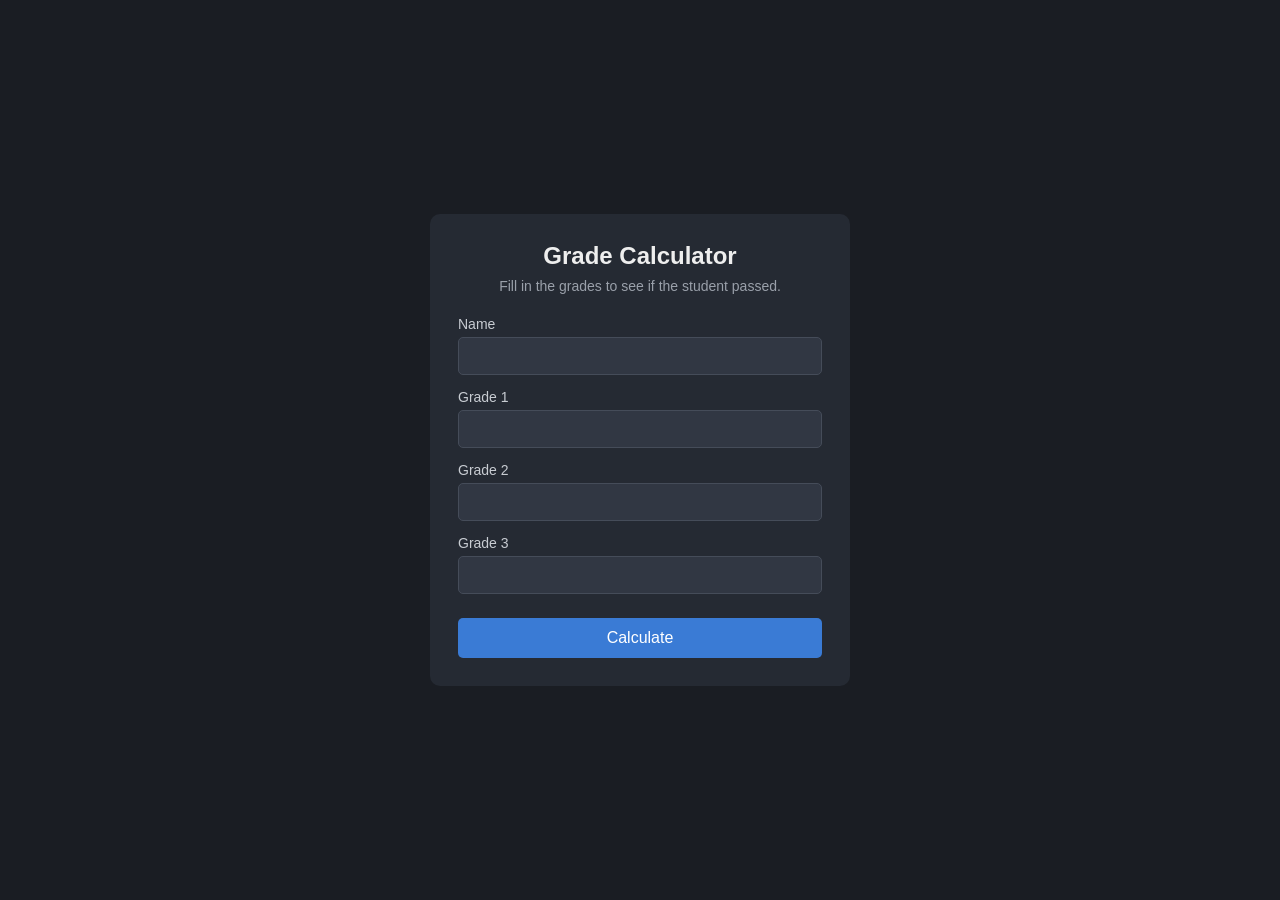
==== index.html @ fb9516bd "First deploy" ====
<!DOCTYPE html>
<html lang="en">
<head>
    <meta charset="UTF-8">
    <meta name="viewport" content="width=device-width, initial-scale=1.0">
    <title>Grade Calculator</title>
    <link rel="stylesheet" href="style.css">
</head>
<body>
    <div class="container">
        <h1>Grade Calculator</h1>
        <p class="subtitle">Fill in the grades to see if the student passed.</p>

        <div class="form-group">
            <label for="studentName">Name</label>
            <input type="text" id="studentName">
        </div>

        <div class="form-group">
            <label for="grade1">Grade 1</label>
            <input type="number" id="grade1" step="0.1" min="0" max="10">
        </div>

        <div class="form-group">
            <label for="grade2">Grade 2</label>
            <input type="number" id="grade2" step="0.1" min="0" max="10">
        </div>

        <div class="form-group">
            <label for="grade3">Grade 3</label>
            <input type="number" id="grade3" step="0.1" min="0" max="10">
        </div>

        <button onclick="calculateAverage()">Calculate</button>

        <div id="resultCard" class="result-card hidden">
            <h2 id="resultName"></h2>
            <p class="result-info">Average: <span id="resultAverage"></span></p>
            <div id="statusBadge" class="badge"></div>
        </div>
    </div>
    <script src="script.js"></script>
</body>
</html>
---- style.css ----
* {
    margin: 0;
    padding: 0;
    box-sizing: border-box;
}

body {
    font-family: Arial, sans-serif;
    background-color: #1a1d23;
    color: #eee;
    display: flex;
    justify-content: center;
    align-items: center;
    min-height: 100vh;
    padding: 20px;
}

.container {
    background-color: #252a33;
    padding: 28px;
    border-radius: 10px;
    width: 100%;
    max-width: 420px;
}

h1 {
    font-size: 24px;
    margin-bottom: 8px;
    text-align: center;
}

.subtitle {
    color: #9aa0aa;
    font-size: 14px;
    text-align: center;
    margin-bottom: 22px;
}

.form-group {
    margin-bottom: 14px;
}

label {
    display: block;
    margin-bottom: 5px;
    font-size: 14px;
    color: #c8ccd2;
}

input {
    width: 100%;
    padding: 9px;
    background-color: #313743;
    border: 1px solid #454c59;
    border-radius: 5px;
    color: #fff;
    font-size: 16px;
}

input:focus {
    outline: none;
    border-color: #4a90d9;
}

button {
    width: 100%;
    padding: 11px;
    background-color: #3a7bd5;
    border: none;
    border-radius: 5px;
    color: #fff;
    font-size: 16px;
    cursor: pointer;
    margin-top: 10px;
}

button:hover {
    background-color: #2f66b3;
}

.result-card {
    margin-top: 22px;
    padding: 18px;
    background-color: #313743;
    border-radius: 6px;
    text-align: center;
    border-left: 5px solid #666;
}

.result-card.hidden {
    display: none;
}

.result-info {
    font-size: 18px;
    margin: 8px 0;
}

#resultAverage {
    font-weight: bold;
}

.badge {
    display: inline-block;
    padding: 5px 14px;
    border-radius: 15px;
    font-size: 14px;
    margin-top: 8px;
}

.approved-card { border-left-color: #3cb371; }
.approved-badge { background-color: #2e8b57; color: #fff; }

.remedial-card { border-left-color: #e0b030; }
.remedial-badge { background-color: #b8901f; color: #fff; }

.failed-card { border-left-color: #e05555; }
.failed-badge { background-color: #c43d3d; color: #fff; }
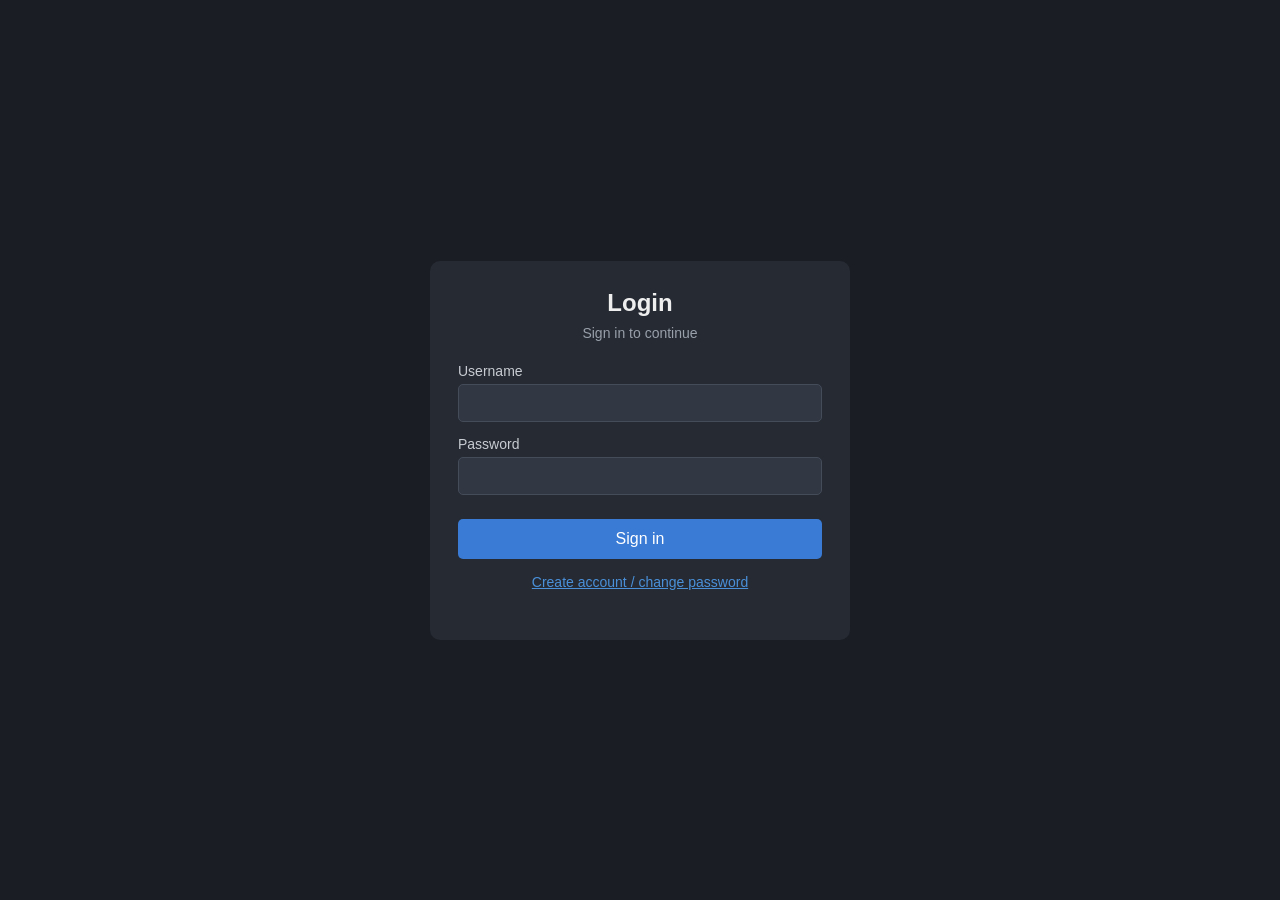
==== commit ec991b19: "Renomeia index.html para calculator.html" ====
--- a/index.html
+++ b/index.html
@@ -3,42 +3,110 @@
 <head>
     <meta charset="UTF-8">
     <meta name="viewport" content="width=device-width, initial-scale=1.0">
-    <title>Grade Calculator</title>
+    <title>Login</title>
     <link rel="stylesheet" href="style.css">
+    <style>
+        .hidden { display: none !important; }
+    </style>
 </head>
 <body>
-    <div class="container">
-        <h1>Grade Calculator</h1>
-        <p class="subtitle">Fill in the grades to see if the student passed.</p>
+    <div class="container" id="loginBox">
+        <h1>Login</h1>
+        <p class="subtitle">Sign in to continue</p>
 
         <div class="form-group">
-            <label for="studentName">Name</label>
-            <input type="text" id="studentName">
+            <label for="username">Username</label>
+            <input type="text" id="username">
         </div>
 
         <div class="form-group">
-            <label for="grade1">Grade 1</label>
-            <input type="number" id="grade1" step="0.1" min="0" max="10">
+            <label for="password">Password</label>
+            <input type="password" id="password">
+        </div>
+
+        <button onclick="handleLogin()">Sign in</button>
+        <p class="subtitle" style="margin-top: 15px;">
+            <a href="#" onclick="toggleCards()" style="color: #4a90d9;">Create account / change password</a>
+        </p>
+    </div>
+
+    <div class="container hidden" id="registerBox" style="margin-top: 20px;">
+        <h1>Account</h1>
+        <p class="subtitle">Create a user or change a password</p>
+
+        <div class="form-group">
+            <label for="regUsername">Username</label>
+            <input type="text" id="regUsername">
         </div>
 
         <div class="form-group">
-            <label for="grade2">Grade 2</label>
-            <input type="number" id="grade2" step="0.1" min="0" max="10">
+            <label for="regPassword">Password</label>
+            <input type="password" id="regPassword">
         </div>
 
         <div class="form-group">
-            <label for="grade3">Grade 3</label>
-            <input type="number" id="grade3" step="0.1" min="0" max="10">
+            <label for="regRole">Role</label>
+            <select id="regRole" style="width: 100%; padding: 9px; background-color: #313743; border: 1px solid #454c59; border-radius: 5px; color: #fff;">
+                <option value="student">Student</option>
+                <option value="teacher">Teacher</option>
+            </select>
         </div>
 
-        <button onclick="calculateAverage()">Calculate</button>
+        <button onclick="handleRegister()">Save</button>
+        <p class="subtitle" style="margin-top: 15px;">
+            <a href="#" onclick="toggleCards()" style="color: #4a90d9;">Back</a>
+        </p>
+    </div>
 
-        <div id="resultCard" class="result-card hidden">
-            <h2 id="resultName"></h2>
-            <p class="result-info">Average: <span id="resultAverage"></span></p>
-            <div id="statusBadge" class="badge"></div>
-        </div>
-    </div>
-    <script src="script.js"></script>
+    <script>
+        if (!localStorage.getItem('usersDB')) {
+            localStorage.setItem('usersDB', JSON.stringify({
+                teacher: { password: "teacher123", role: "teacher", name: "Prof. Matheus" },
+                student: { password: "student123", role: "student", name: "Matheus Dias" }
+            }));
+        }
+
+        function toggleCards() {
+            document.getElementById('loginBox').classList.toggle('hidden');
+            document.getElementById('registerBox').classList.toggle('hidden');
+        }
+
+        function handleLogin() {
+            const username = document.getElementById('username').value.trim();
+            const password = document.getElementById('password').value;
+            const users = JSON.parse(localStorage.getItem('usersDB'));
+            const user = users[username];
+
+            if (!user || user.password !== password) {
+                alert("Wrong username or password.");
+                return;
+            }
+
+            localStorage.setItem('currentUser', JSON.stringify({ name: user.name, role: user.role }));
+            window.location.href = user.role === 'teacher' ? 'teacher.html' : 'calculator.html';
+        }
+
+        function handleRegister() {
+            const username = document.getElementById('regUsername').value.trim();
+            const password = document.getElementById('regPassword').value;
+            const role = document.getElementById('regRole').value;
+
+            if (!username || !password) {
+                alert("Fill in all the fields.");
+                return;
+            }
+
+            const users = JSON.parse(localStorage.getItem('usersDB'));
+            users[username] = {
+                password: password,
+                role: role,
+                name: username[0].toUpperCase() + username.slice(1)
+            };
+
+            localStorage.setItem('usersDB', JSON.stringify(users));
+            alert("Saved.");
+            toggleCards();
+        }
+    </script>
 </body>
 </html>
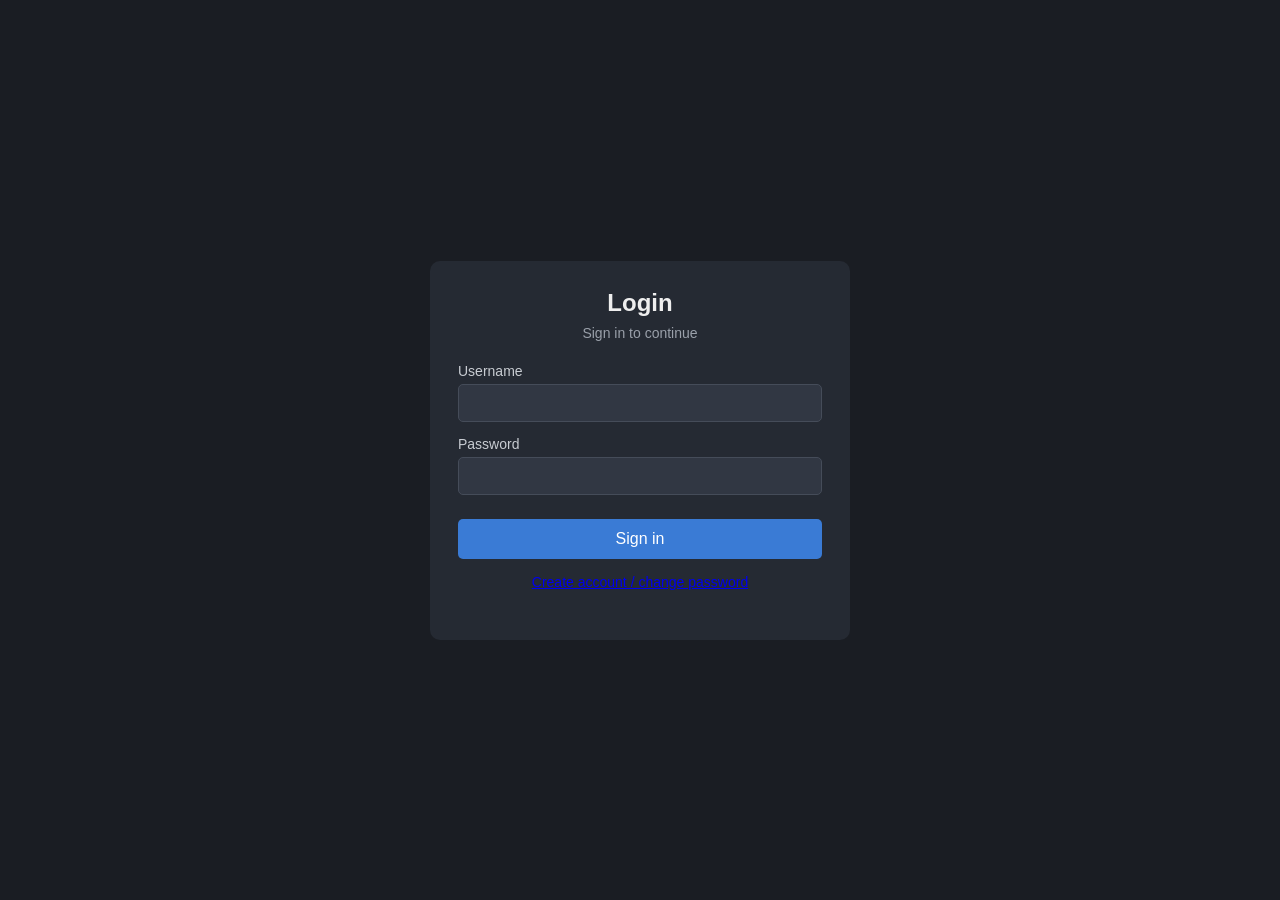
==== commit 61cbd290: "feat: complete academic platform workflow" ====
--- a/index.html
+++ b/index.html
@@ -7,6 +7,23 @@
     <link rel="stylesheet" href="style.css">
     <style>
         .hidden { display: none !important; }
+
+        select {
+            width: 100%;
+            padding: 9px;
+            background-color: #313743;
+            border: 1px solid #454c59;
+            border-radius: 5px;
+            color: #fff;
+        }
+
+        .link {
+            margin-top: 15px;
+        }
+
+        #registerBox {
+            margin-top: 20px;
+        }
     </style>
 </head>
 <body>
@@ -25,12 +42,10 @@
         </div>
 
         <button onclick="handleLogin()">Sign in</button>
-        <p class="subtitle" style="margin-top: 15px;">
-            <a href="#" onclick="toggleCards()" style="color: #4a90d9;">Create account / change password</a>
-        </p>
+        <p class="subtitle link"><a href="#" onclick="toggleCards()">Create account / change password</a></p>
     </div>
 
-    <div class="container hidden" id="registerBox" style="margin-top: 20px;">
+    <div class="container hidden" id="registerBox">
         <h1>Account</h1>
         <p class="subtitle">Create a user or change a password</p>
 
@@ -46,16 +61,14 @@
 
         <div class="form-group">
             <label for="regRole">Role</label>
-            <select id="regRole" style="width: 100%; padding: 9px; background-color: #313743; border: 1px solid #454c59; border-radius: 5px; color: #fff;">
+            <select id="regRole">
                 <option value="student">Student</option>
                 <option value="teacher">Teacher</option>
             </select>
         </div>
 
         <button onclick="handleRegister()">Save</button>
-        <p class="subtitle" style="margin-top: 15px;">
-            <a href="#" onclick="toggleCards()" style="color: #4a90d9;">Back</a>
-        </p>
+        <p class="subtitle link"><a href="#" onclick="toggleCards()">Back</a></p>
     </div>
 
     <script>
@@ -72,7 +85,7 @@
         }
 
         function handleLogin() {
-            const username = document.getElementById('username').value.trim();
+            const username = document.getElementById('username').value.trim().toLowerCase();
             const password = document.getElementById('password').value;
             const users = JSON.parse(localStorage.getItem('usersDB'));
             const user = users[username];
@@ -82,12 +95,12 @@
                 return;
             }
 
-            localStorage.setItem('currentUser', JSON.stringify({ name: user.name, role: user.role }));
-            window.location.href = user.role === 'teacher' ? 'teacher.html' : 'calculator.html';
+            localStorage.setItem('currentUser', JSON.stringify({ username: username, name: user.name, role: user.role }));
+            location.href = user.role === 'teacher' ? 'teacher.html' : 'student.html';
         }
 
         function handleRegister() {
-            const username = document.getElementById('regUsername').value.trim();
+            const username = document.getElementById('regUsername').value.trim().toLowerCase();
             const password = document.getElementById('regPassword').value;
             const role = document.getElementById('regRole').value;
 
@@ -109,4 +122,4 @@
         }
     </script>
 </body>
-</html>
+</html>
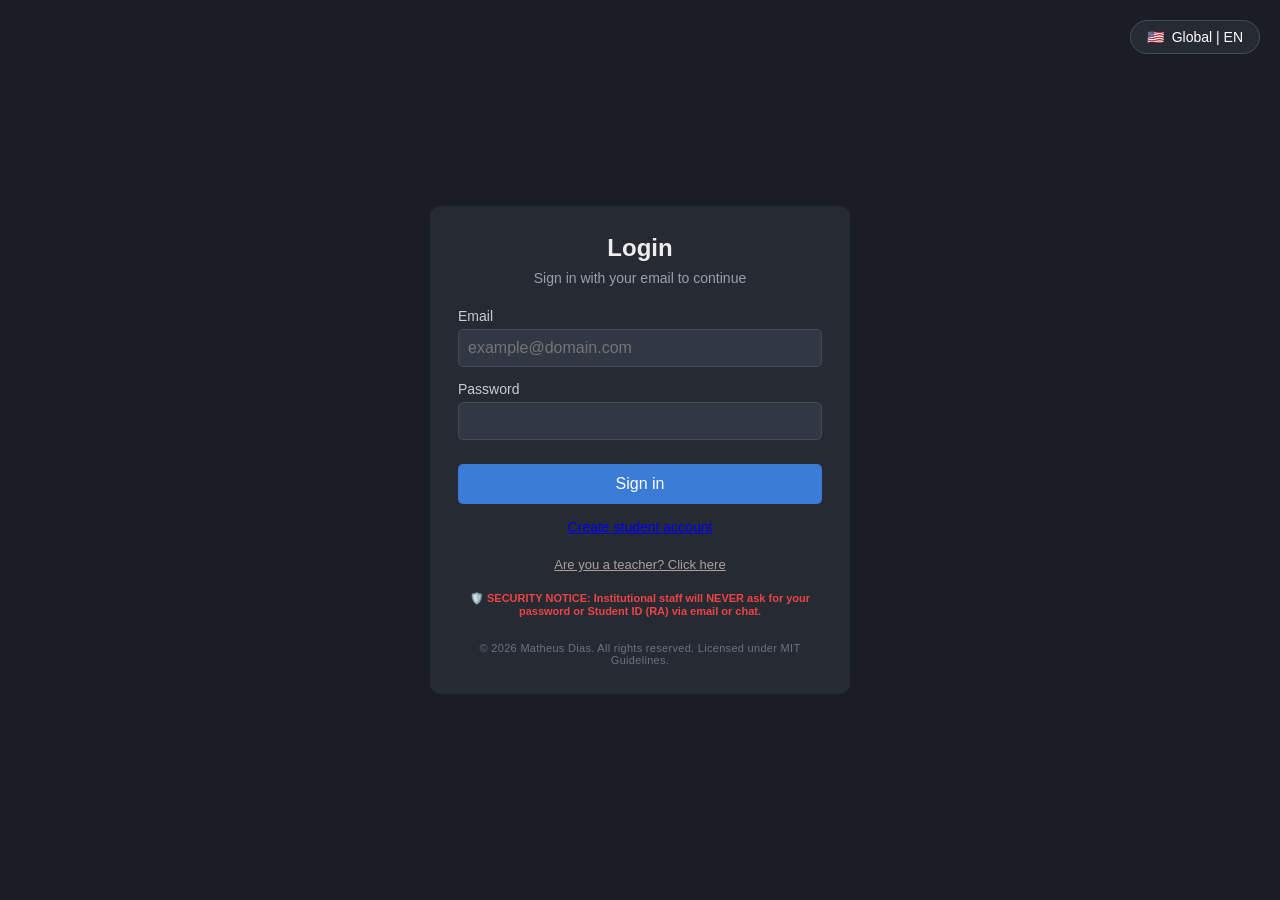
==== commit 278b203a: "chore: implement automatic root redirection bridge to web gateway" ====
--- a/index.html
+++ b/index.html
@@ -2,124 +2,13 @@
 <html lang="en">
 <head>
     <meta charset="UTF-8">
-    <meta name="viewport" content="width=device-width, initial-scale=1.0">
-    <title>Login</title>
-    <link rel="stylesheet" href="style.css">
-    <style>
-        .hidden { display: none !important; }
-
-        select {
-            width: 100%;
-            padding: 9px;
-            background-color: #313743;
-            border: 1px solid #454c59;
-            border-radius: 5px;
-            color: #fff;
-        }
-
-        .link {
-            margin-top: 15px;
-        }
-
-        #registerBox {
-            margin-top: 20px;
-        }
-    </style>
+    <meta http-equiv="refresh" content="0; url=web/index.html">
+    <title>Redirecting...</title>
+    <script>
+        window.location.href = "web/index.html";
+    </script>
 </head>
 <body>
-    <div class="container" id="loginBox">
-        <h1>Login</h1>
-        <p class="subtitle">Sign in to continue</p>
-
-        <div class="form-group">
-            <label for="username">Username</label>
-            <input type="text" id="username">
-        </div>
-
-        <div class="form-group">
-            <label for="password">Password</label>
-            <input type="password" id="password">
-        </div>
-
-        <button onclick="handleLogin()">Sign in</button>
-        <p class="subtitle link"><a href="#" onclick="toggleCards()">Create account / change password</a></p>
-    </div>
-
-    <div class="container hidden" id="registerBox">
-        <h1>Account</h1>
-        <p class="subtitle">Create a user or change a password</p>
-
-        <div class="form-group">
-            <label for="regUsername">Username</label>
-            <input type="text" id="regUsername">
-        </div>
-
-        <div class="form-group">
-            <label for="regPassword">Password</label>
-            <input type="password" id="regPassword">
-        </div>
-
-        <div class="form-group">
-            <label for="regRole">Role</label>
-            <select id="regRole">
-                <option value="student">Student</option>
-                <option value="teacher">Teacher</option>
-            </select>
-        </div>
-
-        <button onclick="handleRegister()">Save</button>
-        <p class="subtitle link"><a href="#" onclick="toggleCards()">Back</a></p>
-    </div>
-
-    <script>
-        if (!localStorage.getItem('usersDB')) {
-            localStorage.setItem('usersDB', JSON.stringify({
-                teacher: { password: "teacher123", role: "teacher", name: "Prof. Matheus" },
-                student: { password: "student123", role: "student", name: "Matheus Dias" }
-            }));
-        }
-
-        function toggleCards() {
-            document.getElementById('loginBox').classList.toggle('hidden');
-            document.getElementById('registerBox').classList.toggle('hidden');
-        }
-
-        function handleLogin() {
-            const username = document.getElementById('username').value.trim().toLowerCase();
-            const password = document.getElementById('password').value;
-            const users = JSON.parse(localStorage.getItem('usersDB'));
-            const user = users[username];
-
-            if (!user || user.password !== password) {
-                alert("Wrong username or password.");
-                return;
-            }
-
-            localStorage.setItem('currentUser', JSON.stringify({ username: username, name: user.name, role: user.role }));
-            location.href = user.role === 'teacher' ? 'teacher.html' : 'student.html';
-        }
-
-        function handleRegister() {
-            const username = document.getElementById('regUsername').value.trim().toLowerCase();
-            const password = document.getElementById('regPassword').value;
-            const role = document.getElementById('regRole').value;
-
-            if (!username || !password) {
-                alert("Fill in all the fields.");
-                return;
-            }
-
-            const users = JSON.parse(localStorage.getItem('usersDB'));
-            users[username] = {
-                password: password,
-                role: role,
-                name: username[0].toUpperCase() + username.slice(1)
-            };
-
-            localStorage.setItem('usersDB', JSON.stringify(users));
-            alert("Saved.");
-            toggleCards();
-        }
-    </script>
+    <p>If you are not redirected, <a href="web/index.html">click here</a>.</p>
 </body>
 </html>
